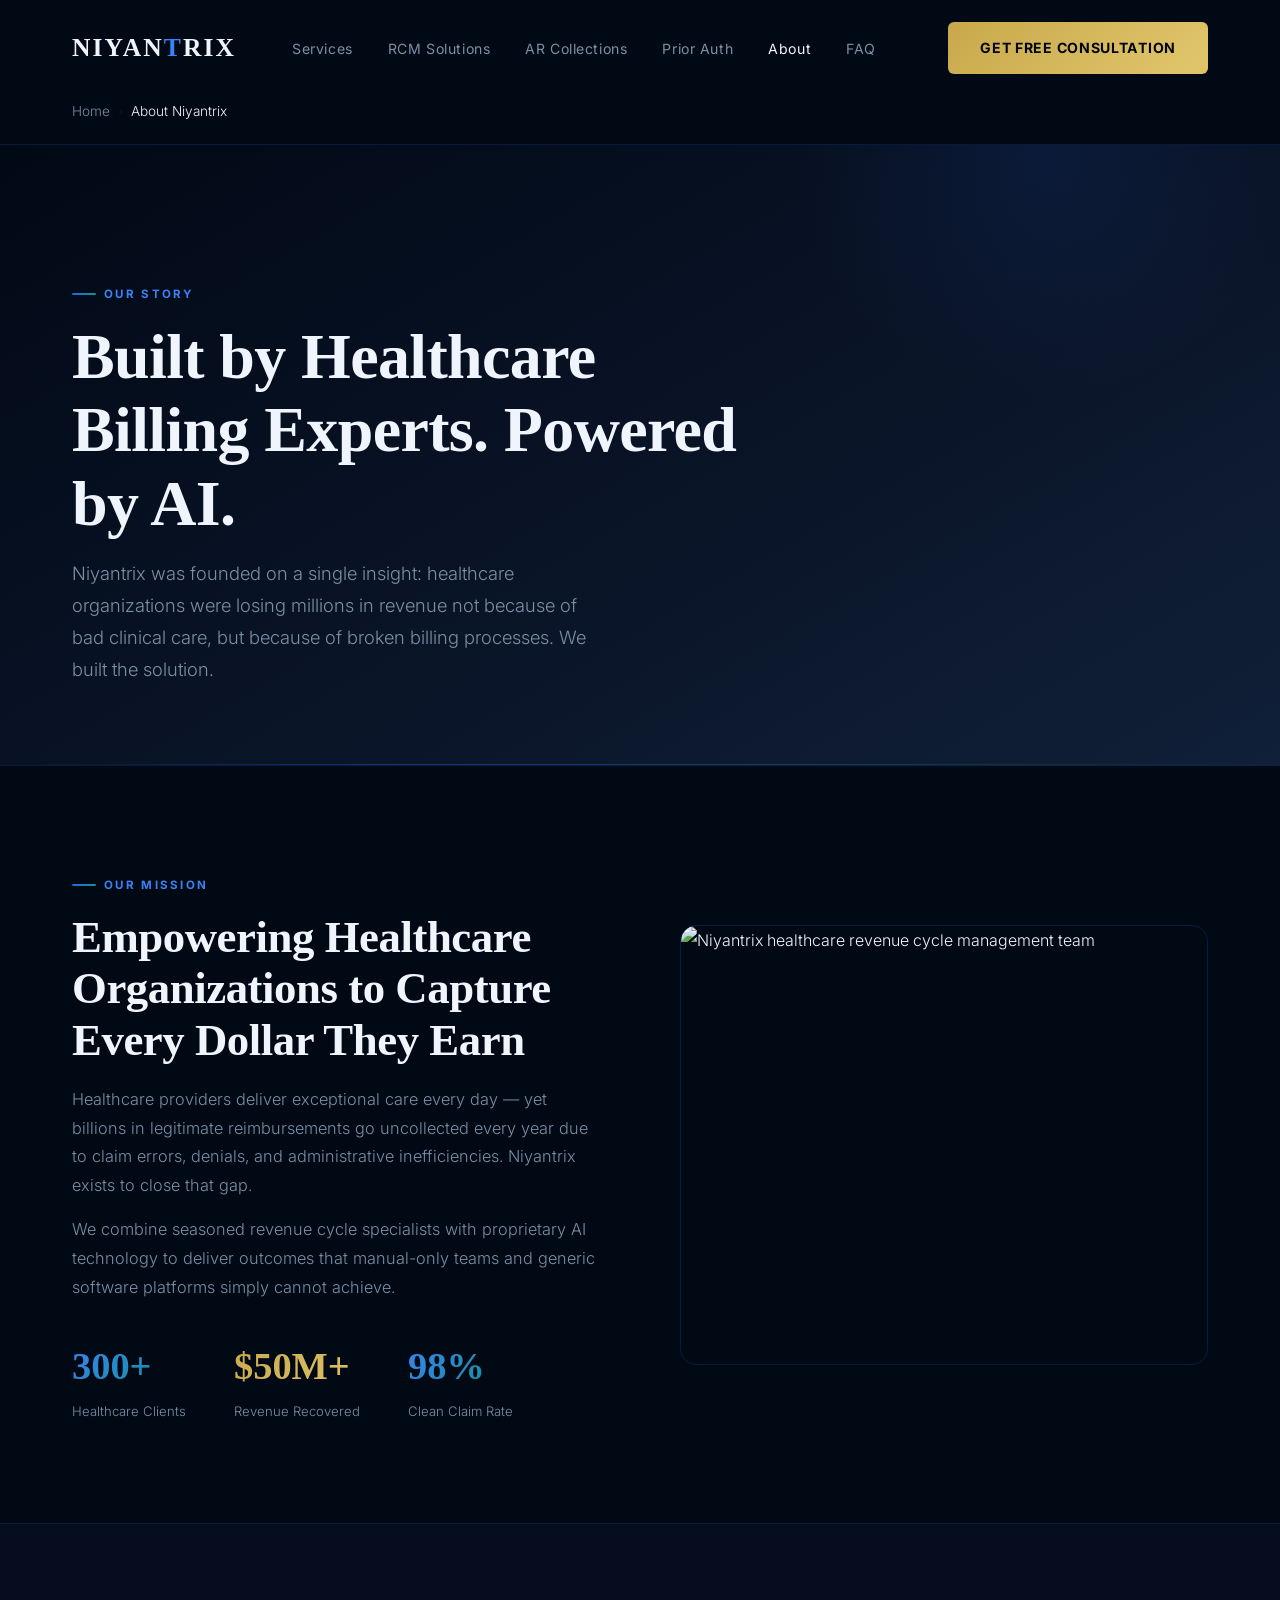
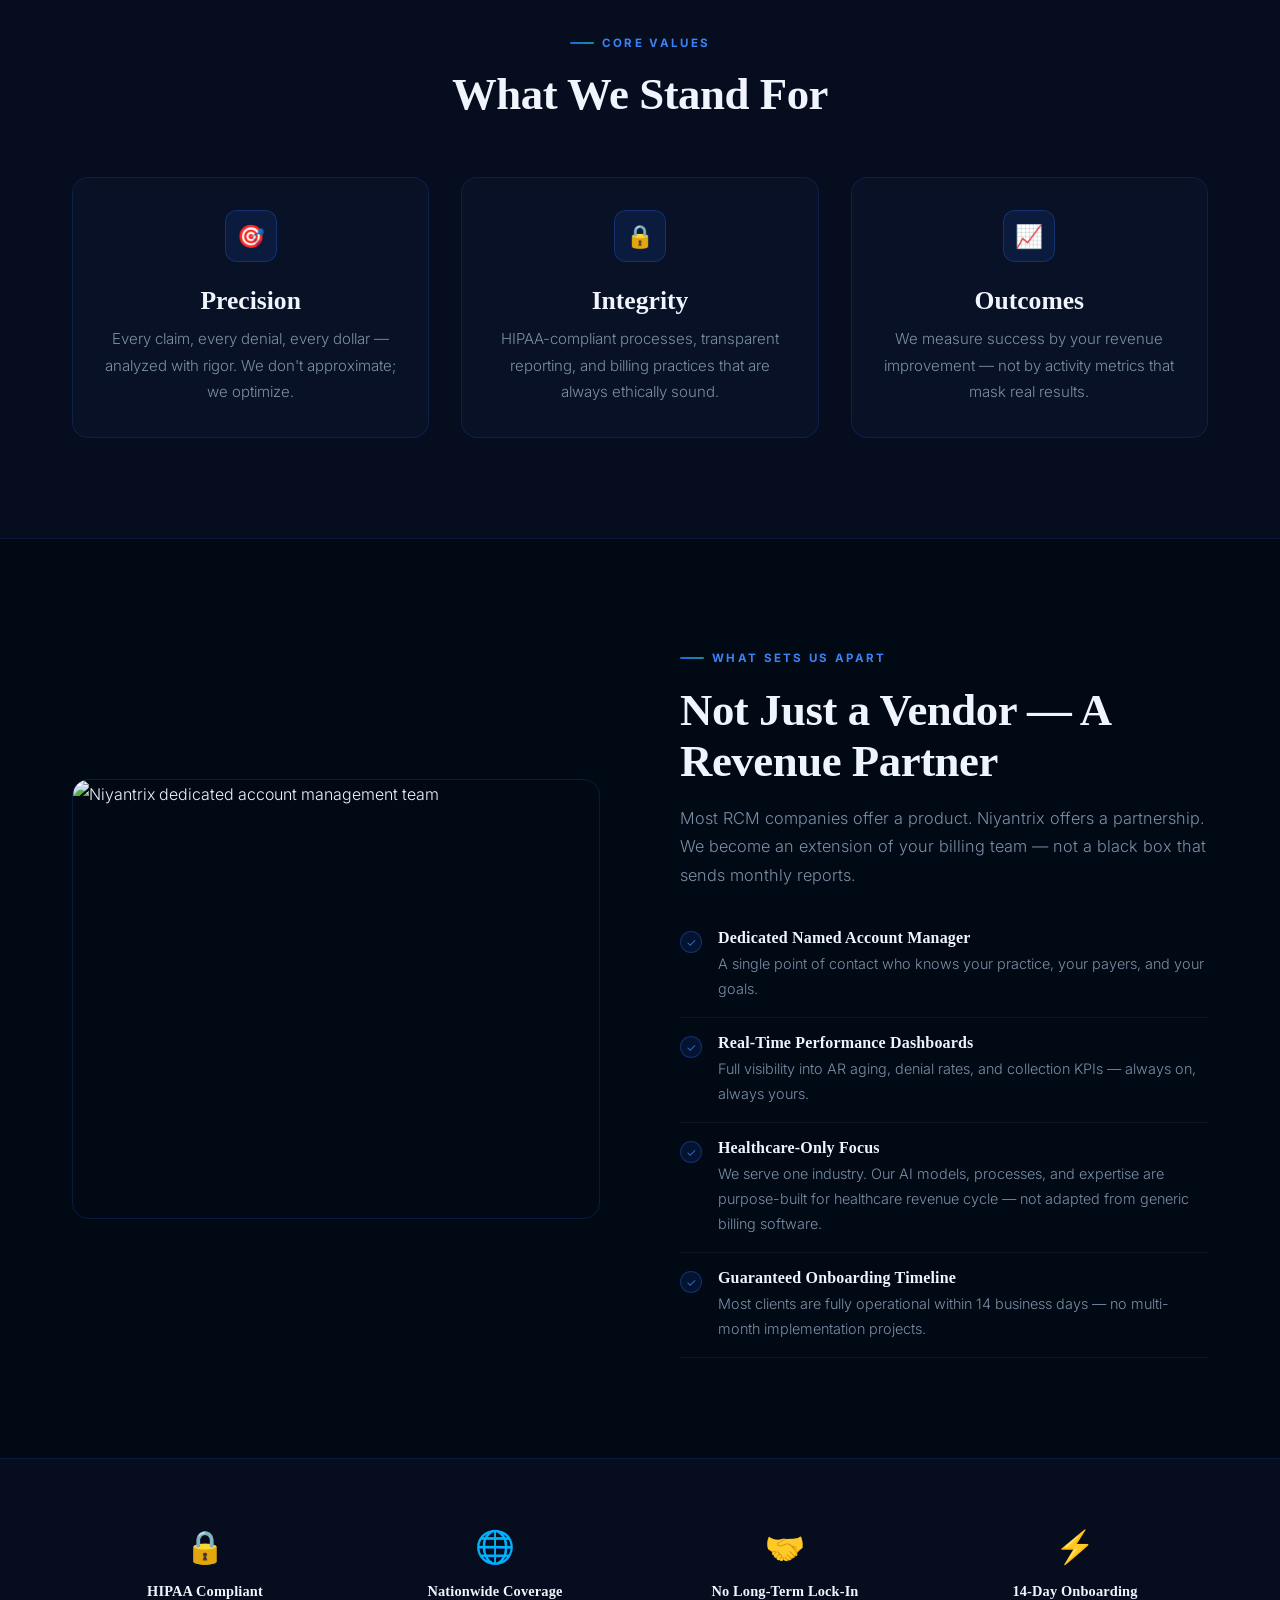
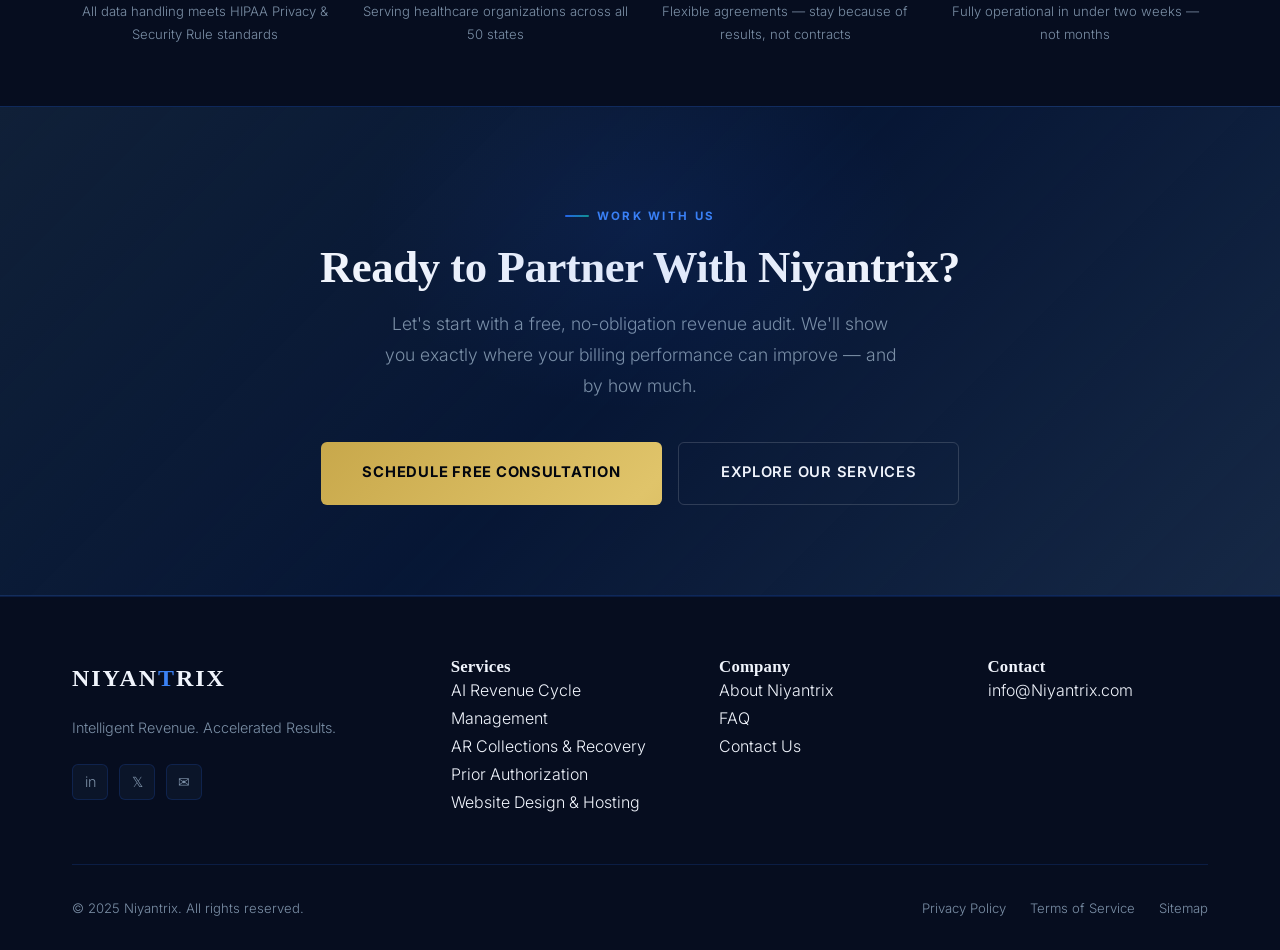
==== about.html @ 7cbd4aaa "Enterprise redesign: new color system, fix 404s, add missing pages - Overhaul color scheme to enterp" ====
<!DOCTYPE html>
<html lang="en">
<head>
  <meta charset="UTF-8" />
  <meta name="viewport" content="width=device-width, initial-scale=1.0" />
  <title>About Niyantrix | AI-Powered Healthcare Revenue Cycle Management</title>
  <meta name="description" content="Learn about Niyantrix — the AI-powered healthcare revenue cycle management company trusted by 300+ healthcare organizations to maximize revenue and reduce claim denials." />
  <meta name="robots" content="index, follow" />
  <link rel="canonical" href="https://www.niyantrix.com/about.html" />
  <meta property="og:type" content="website" />
  <meta property="og:url" content="https://www.niyantrix.com/about.html" />
  <meta property="og:title" content="About Niyantrix | AI-Powered Healthcare RCM" />
  <meta property="og:description" content="Niyantrix combines AI and deep healthcare billing expertise to deliver measurable revenue outcomes for healthcare organizations across the United States." />
  <meta property="og:image" content="https://www.niyantrix.com/og-image.jpg" />
  <link rel="stylesheet" href="styles.css" />
  <script type="application/ld+json">
  {
    "@context": "https://schema.org",
    "@type": "BreadcrumbList",
    "itemListElement": [
      { "@type": "ListItem", "position": 1, "name": "Home", "item": "https://www.niyantrix.com/" },
      { "@type": "ListItem", "position": 2, "name": "About", "item": "https://www.niyantrix.com/about.html" }
    ]
  }
  </script>
</head>
<body>

<nav class="nav" aria-label="Main navigation">
  <div class="container">
    <div class="nav-inner">
      <a href="index.html" class="nav-logo" aria-label="Niyantrix Home">NIYAN<span>T</span>RIX</a>
      <ul class="nav-links" role="list">
        <li><a href="services.html">Services</a></li>
        <li><a href="rcm-solutions.html">RCM Solutions</a></li>
        <li><a href="ar-collections.html">AR Collections</a></li>
        <li><a href="prior-authorization.html">Prior Auth</a></li>
        <li><a href="about.html" style="color:var(--white)">About</a></li>
        <li><a href="faq.html">FAQ</a></li>
      </ul>
      <a href="contact.html" class="btn btn-gold nav-cta" aria-label="Get a free RCM consultation">Get Free Consultation</a>
      <button class="nav-hamburger" aria-label="Open mobile menu"><span></span><span></span><span></span></button>
    </div>
  </div>
</nav>
<div class="mobile-menu" role="dialog" aria-modal="true">
  <button class="mobile-close" aria-label="Close menu">✕</button>
  <a href="services.html">Services</a><a href="rcm-solutions.html">RCM Solutions</a>
  <a href="ar-collections.html">AR Collections</a><a href="prior-authorization.html">Prior Authorization</a>
  <a href="about.html">About</a><a href="faq.html">FAQ</a>
  <a href="contact.html" class="btn btn-gold btn-lg">Get Free Consultation</a>
</div>

<div class="breadcrumb">
  <div class="container">
    <nav class="breadcrumb-list" aria-label="Breadcrumb">
      <a href="index.html">Home</a><span class="sep">›</span>
      <span class="current" aria-current="page">About Niyantrix</span>
    </nav>
  </div>
</div>

<section class="page-hero" aria-labelledby="about-h1">
  <div class="container">
    <div class="page-hero-content">
      <div class="section-label">Our Story</div>
      <h1 id="about-h1">Built by Healthcare Billing Experts. Powered by AI.</h1>
      <p>Niyantrix was founded on a single insight: healthcare organizations were losing millions in revenue not because of bad clinical care, but because of broken billing processes. We built the solution.</p>
    </div>
  </div>
</section>

<!-- Mission -->
<section class="section" aria-labelledby="mission-heading">
  <div class="container">
    <div class="grid-2" style="gap:5rem;">
      <div class="reveal">
        <div class="section-label">Our Mission</div>
        <h2 id="mission-heading">Empowering Healthcare Organizations to Capture Every Dollar They Earn</h2>
        <p style="margin-top:1.2rem;">Healthcare providers deliver exceptional care every day — yet billions in legitimate reimbursements go uncollected every year due to claim errors, denials, and administrative inefficiencies. Niyantrix exists to close that gap.</p>
        <p style="margin-top:1rem;">We combine seasoned revenue cycle specialists with proprietary AI technology to deliver outcomes that manual-only teams and generic software platforms simply cannot achieve.</p>
        <div style="margin-top:2rem; display:flex; gap:3rem; flex-wrap:wrap;">
          <div>
            <div style="font-family:var(--font-head); font-size:2.4rem; font-weight:700; background:linear-gradient(135deg,var(--blue-light),var(--teal)); -webkit-background-clip:text; -webkit-text-fill-color:transparent; background-clip:text;">300+</div>
            <div style="font-size:0.82rem; color:var(--muted);">Healthcare Clients</div>
          </div>
          <div>
            <div style="font-family:var(--font-head); font-size:2.4rem; font-weight:700; background:linear-gradient(135deg,var(--gold),var(--gold-light)); -webkit-background-clip:text; -webkit-text-fill-color:transparent; background-clip:text;">$50M+</div>
            <div style="font-size:0.82rem; color:var(--muted);">Revenue Recovered</div>
          </div>
          <div>
            <div style="font-family:var(--font-head); font-size:2.4rem; font-weight:700; background:linear-gradient(135deg,var(--blue-light),var(--teal)); -webkit-background-clip:text; -webkit-text-fill-color:transparent; background-clip:text;">98%</div>
            <div style="font-size:0.82rem; color:var(--muted);">Clean Claim Rate</div>
          </div>
        </div>
      </div>
      <div class="reveal reveal-delay-2">
        <img src="https://images.unsplash.com/photo-1576091160550-2173dba999ef?w=700&q=80" alt="Niyantrix healthcare revenue cycle management team" style="border-radius:var(--radius-lg); border:1px solid rgba(37,99,235,0.2); width:100%; height:440px; object-fit:cover;" loading="lazy" />
      </div>
    </div>
  </div>
</section>

<!-- Values -->
<section class="section" style="background:var(--charcoal); border-top:1px solid rgba(37,99,235,0.15); border-bottom:1px solid rgba(37,99,235,0.15);" aria-labelledby="values-heading">
  <div class="container">
    <div class="section-intro text-center reveal" style="margin:0 auto 3.5rem;">
      <div class="section-label" style="justify-content:center;">Core Values</div>
      <h2 id="values-heading">What We Stand For</h2>
    </div>
    <div class="grid-3">
      <article class="card reveal reveal-delay-1" style="text-align:center;">
        <div class="card-icon" style="margin:0 auto 1.5rem;">🎯</div>
        <h3>Precision</h3>
        <p>Every claim, every denial, every dollar — analyzed with rigor. We don't approximate; we optimize.</p>
      </article>
      <article class="card reveal reveal-delay-2" style="text-align:center;">
        <div class="card-icon" style="margin:0 auto 1.5rem;">🔒</div>
        <h3>Integrity</h3>
        <p>HIPAA-compliant processes, transparent reporting, and billing practices that are always ethically sound.</p>
      </article>
      <article class="card reveal reveal-delay-3" style="text-align:center;">
        <div class="card-icon" style="margin:0 auto 1.5rem;">📈</div>
        <h3>Outcomes</h3>
        <p>We measure success by your revenue improvement — not by activity metrics that mask real results.</p>
      </article>
    </div>
  </div>
</section>

<!-- Why Different -->
<section class="section" aria-labelledby="different-heading">
  <div class="container">
    <div class="grid-2" style="gap:5rem;">
      <div class="reveal">
        <img src="https://images.unsplash.com/photo-1507003211169-0a1dd7228f2d?w=700&q=80" alt="Niyantrix dedicated account management team" style="border-radius:var(--radius-lg); border:1px solid rgba(37,99,235,0.2); width:100%; height:440px; object-fit:cover;" loading="lazy" />
      </div>
      <div class="reveal reveal-delay-2">
        <div class="section-label">What Sets Us Apart</div>
        <h2 id="different-heading">Not Just a Vendor — A Revenue Partner</h2>
        <p style="margin-top:1rem;">Most RCM companies offer a product. Niyantrix offers a partnership. We become an extension of your billing team — not a black box that sends monthly reports.</p>
        <div class="benefits-list" style="margin-top:1.5rem;">
          <div class="benefit-item"><div class="benefit-check">✓</div><div><h4>Dedicated Named Account Manager</h4><p>A single point of contact who knows your practice, your payers, and your goals.</p></div></div>
          <div class="benefit-item"><div class="benefit-check">✓</div><div><h4>Real-Time Performance Dashboards</h4><p>Full visibility into AR aging, denial rates, and collection KPIs — always on, always yours.</p></div></div>
          <div class="benefit-item"><div class="benefit-check">✓</div><div><h4>Healthcare-Only Focus</h4><p>We serve one industry. Our AI models, processes, and expertise are purpose-built for healthcare revenue cycle — not adapted from generic billing software.</p></div></div>
          <div class="benefit-item"><div class="benefit-check">✓</div><div><h4>Guaranteed Onboarding Timeline</h4><p>Most clients are fully operational within 14 business days — no multi-month implementation projects.</p></div></div>
        </div>
      </div>
    </div>
  </div>
</section>

<!-- HIPAA Trust -->
<section class="section-sm" style="background:var(--charcoal); border-top:1px solid rgba(37,99,235,0.15);" aria-label="Trust and compliance">
  <div class="container">
    <div class="grid-4" style="text-align:center;">
      <div class="reveal">
        <div style="font-size:2rem; margin-bottom:0.5rem;">🔒</div>
        <h4 style="font-size:0.9rem;">HIPAA Compliant</h4>
        <p style="font-size:0.82rem;">All data handling meets HIPAA Privacy & Security Rule standards</p>
      </div>
      <div class="reveal reveal-delay-1">
        <div style="font-size:2rem; margin-bottom:0.5rem;">🌐</div>
        <h4 style="font-size:0.9rem;">Nationwide Coverage</h4>
        <p style="font-size:0.82rem;">Serving healthcare organizations across all 50 states</p>
      </div>
      <div class="reveal reveal-delay-2">
        <div style="font-size:2rem; margin-bottom:0.5rem;">🤝</div>
        <h4 style="font-size:0.9rem;">No Long-Term Lock-In</h4>
        <p style="font-size:0.82rem;">Flexible agreements — stay because of results, not contracts</p>
      </div>
      <div class="reveal reveal-delay-3">
        <div style="font-size:2rem; margin-bottom:0.5rem;">⚡</div>
        <h4 style="font-size:0.9rem;">14-Day Onboarding</h4>
        <p style="font-size:0.82rem;">Fully operational in under two weeks — not months</p>
      </div>
    </div>
  </div>
</section>

<section class="cta-banner" aria-labelledby="about-cta">
  <div class="container">
    <div class="section-label" style="justify-content:center;">Work With Us</div>
    <h2 id="about-cta">Ready to Partner With Niyantrix?</h2>
    <p>Let's start with a free, no-obligation revenue audit. We'll show you exactly where your billing performance can improve — and by how much.</p>
    <div class="cta-actions">
      <a href="contact.html" class="btn btn-gold btn-lg">Schedule Free Consultation</a>
      <a href="services.html" class="btn btn-outline btn-lg">Explore Our Services</a>
    </div>
  </div>
</section>

<footer class="footer" role="contentinfo">
  <div class="container">
    <div class="footer-grid">
      <div class="footer-brand">
        <div class="footer-logo">NIYAN<span>T</span>RIX</div>
        <p class="footer-tagline">Intelligent Revenue. Accelerated Results.</p>
        <div class="footer-social">
          <a href="https://www.linkedin.com/company/niyantrix" class="social-btn" target="_blank" rel="noopener noreferrer" aria-label="LinkedIn">in</a>
          <a href="https://twitter.com/niyantrix" class="social-btn" target="_blank" rel="noopener noreferrer" aria-label="Twitter">𝕏</a>
          <a href="mailto:info@Niyantrix.com" class="social-btn" aria-label="Email">✉</a>
        </div>
      </div>
      <nav aria-label="Services footer navigation">
        <h4>Services</h4>
        <ul>
          <li><a href="rcm-solutions.html">AI Revenue Cycle Management</a></li>
          <li><a href="ar-collections.html">AR Collections & Recovery</a></li>
          <li><a href="prior-authorization.html">Prior Authorization</a></li>
          <li><a href="web-design.html">Website Design & Hosting</a></li>
        </ul>
      </nav>
      <nav aria-label="Company footer navigation">
        <h4>Company</h4>
        <ul>
          <li><a href="about.html">About Niyantrix</a></li>
          <li><a href="faq.html">FAQ</a></li>
          <li><a href="contact.html">Contact Us</a></li>
        </ul>
      </nav>
      <div>
        <h4>Contact</h4>
        <ul><li><a href="mailto:info@Niyantrix.com">info@Niyantrix.com</a></li></ul>
      </div>
    </div>
    <div class="footer-bottom">
      <p class="footer-copy">© 2025 Niyantrix. All rights reserved.</p>
      <div class="footer-legal">
        <a href="privacy.html">Privacy Policy</a><a href="terms.html">Terms of Service</a><a href="sitemap.xml">Sitemap</a>
      </div>
    </div>
  </div>
</footer>
<script src="main.js" defer></script>
</body>
</html>
---- styles.css ----
/* ============================================
   NIYANTRIX — Shared Stylesheet
   Enterprise Dark | Precision Crafted
   ============================================ */

@import url('https://fonts.googleapis.com/css2?family=Cormorant+Garant:ital,wght@0,300;0,400;0,600;0,700;1,300;1,400&family=Inter:wght@300;400;500;600;700&display=swap');

/* ── Variables ── */
:root {
  --navy:       #010915;
  --charcoal:   #060D1F;
  --surface:    #0B1529;
  --surface2:   #102038;
  --surface3:   #162845;
  --blue:       #2563EB;
  --blue-light: #3B82F6;
  --blue-dim:   rgba(37,99,235,0.12);
  --teal:       #0D9488;
  --teal-dim:   rgba(13,148,136,0.12);
  --gold:       #C8A84B;
  --gold-light: #E0C46A;
  --gold-dim:   rgba(200,168,75,0.1);
  --white:      #F0F4FC;
  --muted:      #7B8FA6;
  --border:     rgba(37,99,235,0.18);
  --border-gold:rgba(200,168,75,0.2);
  --glow-blue:  0 0 40px rgba(37,99,235,0.2);
  --glow-gold:  0 0 40px rgba(200,168,75,0.15);
  --font-head:  'Cormorant Garant', Georgia, serif;
  --font-body:  'Inter', sans-serif;
  --radius:     10px;
  --radius-lg:  16px;
  --transition: 0.3s cubic-bezier(0.4,0,0.2,1);
}

/* ── Reset ── */
*, *::before, *::after { box-sizing: border-box; margin: 0; padding: 0; }
html { scroll-behavior: smooth; font-size: 16px; }
body {
  background: var(--navy);
  color: var(--white);
  font-family: var(--font-body);
  font-weight: 300;
  line-height: 1.75;
  overflow-x: hidden;
}
img { display: block; max-width: 100%; height: auto; }
a { color: inherit; text-decoration: none; }
ul { list-style: none; }
button { cursor: pointer; font-family: var(--font-body); }

/* ── Typography ── */
h1, h2, h3, h4 {
  font-family: var(--font-head);
  font-weight: 600;
  line-height: 1.15;
  color: var(--white);
}
h1 { font-size: clamp(2.4rem, 5vw, 4.4rem); letter-spacing: -0.01em; }
h2 { font-size: clamp(1.9rem, 3.5vw, 3.2rem); letter-spacing: -0.01em; }
h3 { font-size: clamp(1.2rem, 2vw, 1.6rem); }
h4 { font-size: 1.05rem; font-weight: 600; letter-spacing: 0.01em; }
p  { color: var(--muted); font-size: 1.02rem; line-height: 1.75; }

/* ── Layout Helpers ── */
.container { max-width: 1200px; margin: 0 auto; padding: 0 2rem; }
.section    { padding: 100px 0; }
.section-sm { padding: 60px 0; }
.text-gold  { color: var(--gold); }
.text-center{ text-align: center; }
.flex       { display: flex; }
.grid-2     { display: grid; grid-template-columns: 1fr 1fr; gap: 3rem; align-items: center; }
.grid-3     { display: grid; grid-template-columns: repeat(3,1fr); gap: 2rem; }
.grid-4     { display: grid; grid-template-columns: repeat(4,1fr); gap: 1.5rem; }

/* ── Section Label ── */
.section-label {
  display: inline-flex;
  align-items: center;
  gap: 0.5rem;
  font-size: 0.72rem;
  font-weight: 700;
  letter-spacing: 0.2em;
  text-transform: uppercase;
  color: var(--blue-light);
  margin-bottom: 1rem;
}
.section-label::before {
  content: '';
  display: block;
  width: 24px; height: 2px;
  background: linear-gradient(90deg, var(--blue), var(--teal));
  border-radius: 2px;
}
.section-intro { max-width: 620px; }
.section-intro p { margin-top: 1rem; font-size: 1.1rem; }

/* ── Buttons ── */
.btn {
  display: inline-flex;
  align-items: center;
  gap: 0.5rem;
  padding: 0.85rem 2rem;
  border-radius: 6px;
  font-size: 0.88rem;
  font-weight: 600;
  letter-spacing: 0.05em;
  text-transform: uppercase;
  transition: var(--transition);
  border: none;
  position: relative;
  overflow: hidden;
}
.btn-gold {
  background: linear-gradient(135deg, var(--gold) 0%, var(--gold-light) 50%, var(--gold) 100%);
  background-size: 200% auto;
  color: #02060F;
  font-weight: 700;
}
.btn-gold:hover {
  background-position: right center;
  transform: translateY(-2px);
  box-shadow: 0 8px 32px rgba(200,168,75,0.45), 0 0 0 1px rgba(200,168,75,0.3);
}
.btn-blue {
  background: linear-gradient(135deg, var(--blue), var(--blue-light));
  color: #fff;
  font-weight: 600;
}
.btn-blue:hover {
  transform: translateY(-2px);
  box-shadow: 0 8px 32px rgba(37,99,235,0.5);
}
.btn-outline {
  background: transparent;
  color: var(--white);
  border: 1px solid rgba(255,255,255,0.15);
}
.btn-outline:hover {
  border-color: var(--blue-light);
  color: var(--blue-light);
  background: var(--blue-dim);
  transform: translateY(-2px);
}
.btn-lg { padding: 1.1rem 2.6rem; font-size: 0.92rem; }

/* ── Navigation ── */
.nav {
  position: fixed;
  top: 0; left: 0; right: 0;
  z-index: 1000;
  padding: 1.4rem 0;
  transition: var(--transition);
}
.nav.scrolled {
  background: rgba(1,9,21,0.88);
  backdrop-filter: blur(24px) saturate(180%);
  -webkit-backdrop-filter: blur(24px) saturate(180%);
  border-bottom: 1px solid rgba(37,99,235,0.15);
  padding: 0.9rem 0;
  box-shadow: 0 4px 32px rgba(0,0,0,0.4);
}
.nav-inner {
  display: flex;
  align-items: center;
  justify-content: space-between;
}
.nav-logo {
  font-family: var(--font-head);
  font-size: 1.6rem;
  font-weight: 700;
  letter-spacing: 0.08em;
  color: var(--white);
}
.nav-logo span { color: var(--blue-light); }
.nav-links {
  display: flex;
  align-items: center;
  gap: 2.2rem;
}
.nav-links a {
  font-size: 0.88rem;
  font-weight: 400;
  letter-spacing: 0.04em;
  color: var(--muted);
  transition: color var(--transition);
  position: relative;
}
.nav-links a::after {
  content: '';
  position: absolute;
  bottom: -3px; left: 0;
  width: 0; height: 1px;
  background: linear-gradient(90deg, var(--blue-light), var(--teal));
  transition: width var(--transition);
}
.nav-links a:hover { color: var(--white); }
.nav-links a:hover::after { width: 100%; }
.nav-cta { margin-left: 1rem; }
.nav-hamburger {
  display: none;
  flex-direction: column;
  gap: 5px;
  background: none;
  border: none;
  padding: 4px;
}
.nav-hamburger span {
  display: block;
  width: 24px; height: 2px;
  background: var(--white);
  transition: var(--transition);
}
.mobile-menu {
  display: none;
  position: fixed;
  inset: 0;
  background: var(--navy);
  z-index: 999;
  flex-direction: column;
  align-items: center;
  justify-content: center;
  gap: 2rem;
}
.mobile-menu.open { display: flex; }
.mobile-menu a {
  font-family: var(--font-head);
  font-size: 2rem;
  color: var(--muted);
  transition: color var(--transition);
}
.mobile-menu a:hover { color: var(--gold); }
.mobile-close {
  position: absolute;
  top: 1.5rem; right: 2rem;
  background: none;
  border: none;
  color: var(--white);
  font-size: 2rem;
  cursor: pointer;
}

/* ── Hero ── */
.hero {
  position: relative;
  min-height: 100vh;
  display: flex;
  align-items: center;
  overflow: hidden;
  padding-top: 120px;
}
#hero-canvas {
  position: absolute;
  inset: 0;
  z-index: 0;
}
.hero-gradient {
  position: absolute;
  inset: 0;
  background:
    radial-gradient(ellipse 70% 50% at 65% 35%, rgba(37,99,235,0.12) 0%, transparent 65%),
    radial-gradient(ellipse 50% 60% at 15% 70%, rgba(13,148,136,0.07) 0%, transparent 60%),
    radial-gradient(ellipse 80% 40% at 50% 100%, rgba(1,9,21,0.9) 0%, transparent 70%);
  z-index: 1;
}
.hero-content {
  position: relative;
  z-index: 2;
  max-width: 750px;
}
.hero-badge {
  display: inline-flex;
  align-items: center;
  gap: 0.5rem;
  background: rgba(37,99,235,0.12);
  border: 1px solid rgba(37,99,235,0.3);
  border-radius: 50px;
  padding: 0.4rem 1.1rem;
  font-size: 0.75rem;
  font-weight: 600;
  letter-spacing: 0.12em;
  text-transform: uppercase;
  color: var(--blue-light);
  margin-bottom: 1.5rem;
  opacity: 0;
  animation: fadeUp 0.8s 0.2s forwards;
}
.hero-badge::before {
  content: '';
  width: 6px; height: 6px;
  border-radius: 50%;
  background: var(--blue-light);
  animation: pulse 2s infinite;
}
@keyframes pulse {
  0%,100% { opacity: 1; transform: scale(1); }
  50% { opacity: 0.5; transform: scale(1.4); }
}
.hero h1 {
  opacity: 0;
  animation: fadeUp 0.9s 0.4s forwards;
}
.hero h1 em {
  font-style: italic;
  color: var(--gold);
}
.hero-sub {
  margin-top: 1.5rem;
  font-size: 1.15rem;
  max-width: 560px;
  opacity: 0;
  animation: fadeUp 0.9s 0.6s forwards;
}
.hero-actions {
  display: flex;
  gap: 1rem;
  margin-top: 2.5rem;
  flex-wrap: wrap;
  opacity: 0;
  animation: fadeUp 0.9s 0.8s forwards;
}
.hero-stats {
  display: flex;
  gap: 3rem;
  margin-top: 4rem;
  padding-top: 3rem;
  border-top: 1px solid var(--border);
  opacity: 0;
  animation: fadeUp 0.9s 1s forwards;
  flex-wrap: wrap;
}
.stat-item {}
.stat-number {
  font-family: var(--font-head);
  font-size: 2.4rem;
  font-weight: 700;
  background: linear-gradient(135deg, var(--gold), var(--gold-light));
  -webkit-background-clip: text;
  -webkit-text-fill-color: transparent;
  background-clip: text;
  line-height: 1;
}
.stat-label { font-size: 0.82rem; color: var(--muted); margin-top: 0.3rem; letter-spacing: 0.04em; }

/* ── Cards ── */
.card {
  background: rgba(11,21,41,0.7);
  backdrop-filter: blur(12px);
  -webkit-backdrop-filter: blur(12px);
  border: 1px solid rgba(37,99,235,0.18);
  border-radius: var(--radius-lg);
  padding: 2rem;
  transition: var(--transition);
  position: relative;
  overflow: hidden;
}
.card::before {
  content: '';
  position: absolute;
  inset: 0;
  background: linear-gradient(135deg, rgba(37,99,235,0.08) 0%, transparent 60%);
  opacity: 0;
  transition: opacity var(--transition);
}
.card::after {
  content: '';
  position: absolute;
  top: 0; left: 0; right: 0;
  height: 1px;
  background: linear-gradient(90deg, transparent, rgba(37,99,235,0.5), transparent);
  opacity: 0;
  transition: opacity var(--transition);
}
.card:hover {
  border-color: rgba(37,99,235,0.45);
  transform: translateY(-6px);
  box-shadow: 0 24px 64px rgba(0,0,0,0.4), 0 0 0 1px rgba(37,99,235,0.2), var(--glow-blue);
}
.card:hover::before { opacity: 1; }
.card:hover::after { opacity: 1; }
.card-icon {
  width: 52px; height: 52px;
  background: var(--blue-dim);
  border: 1px solid rgba(37,99,235,0.3);
  border-radius: 12px;
  display: flex;
  align-items: center;
  justify-content: center;
  font-size: 1.4rem;
  margin-bottom: 1.5rem;
  position: relative;
  z-index: 1;
}
.card h3 { position: relative; z-index: 1; margin-bottom: 0.7rem; }
.card p  { position: relative; z-index: 1; font-size: 0.94rem; }
.card-link {
  display: inline-flex;
  align-items: center;
  gap: 0.4rem;
  color: var(--blue-light);
  font-size: 0.86rem;
  font-weight: 600;
  letter-spacing: 0.04em;
  text-transform: uppercase;
  margin-top: 1.2rem;
  position: relative;
  z-index: 1;
  transition: gap var(--transition);
}
.card:hover .card-link { gap: 0.8rem; }

/* ── Process Steps ── */
.process-grid {
  display: grid;
  grid-template-columns: repeat(3,1fr);
  gap: 2rem;
  position: relative;
}
.process-grid::before {
  content: '';
  position: absolute;
  top: 28px;
  left: calc(16.66% + 1rem);
  right: calc(16.66% + 1rem);
  height: 1px;
  background: linear-gradient(90deg, transparent, var(--gold), transparent);
}
.process-step { text-align: center; padding: 2rem 1.5rem; }
.step-num {
  width: 56px; height: 56px;
  border-radius: 50%;
  background: linear-gradient(135deg, var(--blue), var(--blue-light));
  color: #fff;
  font-family: var(--font-head);
  font-size: 1.4rem;
  font-weight: 700;
  display: flex;
  align-items: center;
  justify-content: center;
  margin: 0 auto 1.5rem;
  box-shadow: 0 0 0 6px rgba(37,99,235,0.12), 0 8px 24px rgba(37,99,235,0.3);
}
.process-step h3 { margin-bottom: 0.7rem; }

/* ── Results Banner ── */
.results-banner {
  background: linear-gradient(135deg, var(--surface) 0%, var(--surface2) 50%, var(--surface3) 100%);
  border-top: 1px solid rgba(37,99,235,0.2);
  border-bottom: 1px solid rgba(37,99,235,0.2);
  position: relative;
  overflow: hidden;
}
.results-banner::before {
  content: '';
  position: absolute;
  top: -50%; left: -20%;
  width: 600px; height: 400px;
  background: radial-gradient(circle, rgba(37,99,235,0.08) 0%, transparent 60%);
  pointer-events: none;
}
.results-grid {
  display: grid;
  grid-template-columns: repeat(4,1fr);
  gap: 0;
}
.result-item {
  padding: 3rem 2rem;
  text-align: center;
  border-right: 1px solid var(--border);
}
.result-item:last-child { border-right: none; }
.result-number {
  font-family: var(--font-head);
  font-size: 3.2rem;
  font-weight: 700;
  background: linear-gradient(135deg, var(--blue-light), var(--teal));
  -webkit-background-clip: text;
  -webkit-text-fill-color: transparent;
  background-clip: text;
  line-height: 1;
}
.result-label { font-size: 0.86rem; color: var(--muted); margin-top: 0.6rem; letter-spacing: 0.02em; }

/* ── Testimonials ── */
.testimonials-track {
  overflow: hidden;
}
.testimonials-slider {
  display: flex;
  gap: 2rem;
  transition: transform 0.5s cubic-bezier(0.4,0,0.2,1);
}
.testimonial-card {
  min-width: calc(50% - 1rem);
  background: var(--surface);
  border: 1px solid var(--border);
  border-radius: var(--radius);
  padding: 2.5rem;
  flex-shrink: 0;
}
.testimonial-stars { color: var(--gold); font-size: 1.1rem; margin-bottom: 1.2rem; }
.testimonial-text {
  font-family: var(--font-head);
  font-size: 1.2rem;
  font-style: italic;
  color: var(--white);
  line-height: 1.6;
  margin-bottom: 1.5rem;
}
.testimonial-author { display: flex; align-items: center; gap: 1rem; }
.author-avatar {
  width: 46px; height: 46px;
  border-radius: 50%;
  background: linear-gradient(135deg, var(--gold), var(--gold-light));
  display: flex;
  align-items: center;
  justify-content: center;
  font-family: var(--font-head);
  font-size: 1.1rem;
  font-weight: 700;
  color: var(--navy);
}
.author-name { font-weight: 500; font-size: 0.95rem; }
.author-title { font-size: 0.82rem; color: var(--muted); }
.slider-controls { display: flex; gap: 1rem; margin-top: 2rem; }
.slider-btn {
  width: 44px; height: 44px;
  border-radius: 50%;
  background: var(--surface);
  border: 1px solid var(--border);
  color: var(--white);
  font-size: 1.1rem;
  display: flex;
  align-items: center;
  justify-content: center;
  transition: var(--transition);
}
.slider-btn:hover {
  border-color: var(--gold);
  color: var(--gold);
}

/* ── CTA Banner ── */
.cta-banner {
  background: linear-gradient(135deg, var(--surface2) 0%, rgba(37,99,235,0.15) 50%, var(--surface3) 100%);
  border-top: 1px solid rgba(37,99,235,0.2);
  border-bottom: 1px solid rgba(37,99,235,0.2);
  text-align: center;
  padding: 90px 0;
  position: relative;
  overflow: hidden;
}
.cta-banner::before {
  content: '';
  position: absolute;
  top: -80px; left: 50%;
  transform: translateX(-50%);
  width: 600px; height: 400px;
  background: radial-gradient(ellipse, rgba(37,99,235,0.1) 0%, transparent 65%);
  pointer-events: none;
}
.cta-banner h2 { margin-bottom: 1rem; }
.cta-banner p { max-width: 520px; margin: 0 auto 2.5rem; font-size: 1.1rem; }
.cta-actions { display: flex; gap: 1rem; justify-content: center; flex-wrap: wrap; }

/* ── Contact Form ── */
.contact-grid { display: grid; grid-template-columns: 1fr 1.2fr; gap: 4rem; align-items: start; }
.contact-info-card {
  background: var(--surface);
  border: 1px solid var(--border);
  border-radius: var(--radius);
  padding: 2.5rem;
}
.contact-info-item {
  display: flex;
  gap: 1rem;
  align-items: flex-start;
  margin-bottom: 2rem;
}
.contact-info-item:last-child { margin-bottom: 0; }
.contact-icon {
  width: 42px; height: 42px;
  border-radius: 8px;
  background: var(--gold-dim);
  border: 1px solid var(--border);
  display: flex;
  align-items: center;
  justify-content: center;
  font-size: 1.1rem;
  flex-shrink: 0;
}
.contact-icon-label { font-size: 0.78rem; color: var(--muted); margin-bottom: 0.2rem; text-transform: uppercase; letter-spacing: 0.06em; }
.contact-icon-value { font-size: 0.95rem; color: var(--white); }
.form-group { margin-bottom: 1.5rem; }
.form-group label {
  display: block;
  font-size: 0.82rem;
  font-weight: 500;
  color: var(--muted);
  letter-spacing: 0.06em;
  text-transform: uppercase;
  margin-bottom: 0.5rem;
}
.form-group input,
.form-group select,
.form-group textarea {
  width: 100%;
  background: var(--surface);
  border: 1px solid var(--border);
  border-radius: 6px;
  padding: 0.85rem 1rem;
  color: var(--white);
  font-family: var(--font-body);
  font-size: 0.95rem;
  transition: border-color var(--transition), box-shadow var(--transition);
  outline: none;
  appearance: none;
}
.form-group select { background-image: url("data:image/svg+xml,%3Csvg xmlns='http://www.w3.org/2000/svg' width='12' height='8' viewBox='0 0 12 8'%3E%3Cpath d='M1 1l5 5 5-5' stroke='%23C9A84C' stroke-width='1.5' fill='none'/%3E%3C/svg%3E"); background-repeat: no-repeat; background-position: right 1rem center; padding-right: 2.5rem; }
.form-group select option { background: var(--surface); }
.form-group input:focus,
.form-group select:focus,
.form-group textarea:focus {
  border-color: var(--gold);
  box-shadow: 0 0 0 3px rgba(201,168,76,0.1);
}
.form-group textarea { resize: vertical; min-height: 130px; }
.form-row { display: grid; grid-template-columns: 1fr 1fr; gap: 1rem; }

/* ── Footer ── */
.footer {
  background: var(--charcoal);
  border-top: 1px solid var(--border);
  padding: 60px 0 30px;
}
.footer-grid {
  display: grid;
  grid-template-columns: 1.5fr 1fr 1fr 1fr;
  gap: 3rem;
  padding-bottom: 3rem;
  border-bottom: 1px solid var(--border);
  margin-bottom: 2rem;
}
.footer-brand {}
.footer-logo {
  font-family: var(--font-head);
  font-size: 1.5rem;
  font-weight: 700;
  letter-spacing: 0.08em;
  color: var(--white);
  margin-bottom: 1rem;
}
.footer-logo span { color: var(--blue-light); }
.footer-tagline { font-size: 0.9rem; color: var(--muted); margin-bottom: 1.5rem; }
.footer-social { display: flex; gap: 0.7rem; }
.social-btn {
  width: 36px; height: 36px;
  border-radius: 6px;
  background: var(--surface);
  border: 1px solid var(--border);
  display: flex;
  align-items: center;
  justify-content: center;
  font-size: 0.9rem;
  color: var(--muted);
  transition: var(--transition);
}
.social-btn:hover { border-color: var(--blue-light); color: var(--blue-light); }
.footer-col h4 {
  font-size: 0.72rem;
  font-weight: 700;
  letter-spacing: 0.14em;
  text-transform: uppercase;
  color: var(--blue-light);
  margin-bottom: 1.2rem;
}
.footer-col ul li { margin-bottom: 0.6rem; }
.footer-col ul li a { font-size: 0.9rem; color: var(--muted); transition: color var(--transition); }
.footer-col ul li a:hover { color: var(--white); }
.footer-bottom {
  display: flex;
  align-items: center;
  justify-content: space-between;
  flex-wrap: wrap;
  gap: 1rem;
}
.footer-copy { font-size: 0.82rem; color: var(--muted); }
.footer-legal { display: flex; gap: 1.5rem; }
.footer-legal a { font-size: 0.82rem; color: var(--muted); transition: color var(--transition); }
.footer-legal a:hover { color: var(--blue-light); }

/* ── Breadcrumb ── */
.breadcrumb {
  padding: 100px 0 20px;
  border-bottom: 1px solid var(--border);
}
.breadcrumb-list {
  display: flex;
  align-items: center;
  gap: 0.5rem;
  font-size: 0.85rem;
  color: var(--muted);
}
.breadcrumb-list a { color: var(--muted); transition: color var(--transition); }
.breadcrumb-list a:hover { color: var(--gold); }
.breadcrumb-list .sep { color: var(--border); }
.breadcrumb-list .current { color: var(--white); }

/* ── Utility ── */
.sr-only { position:absolute; width:1px; height:1px; padding:0; margin:-1px; overflow:hidden; clip:rect(0,0,0,0); white-space:nowrap; border:0; }

/* ── Page Hero (inner pages) ── */
.page-hero {
  padding: 130px 0 80px;
  background: linear-gradient(150deg, var(--navy) 0%, var(--surface) 60%, var(--surface2) 100%);
  border-bottom: 1px solid rgba(37,99,235,0.18);
  position: relative;
  overflow: hidden;
}
.page-hero::before {
  content: '';
  position: absolute;
  top: -40%;
  right: -5%;
  width: 600px; height: 500px;
  border-radius: 50%;
  background: radial-gradient(circle, rgba(37,99,235,0.1) 0%, transparent 65%);
}
.page-hero::after {
  content: '';
  position: absolute;
  bottom: 0; left: 0; right: 0;
  height: 1px;
  background: linear-gradient(90deg, transparent, rgba(37,99,235,0.4), rgba(13,148,136,0.3), transparent);
}
.page-hero-content { max-width: 680px; position: relative; z-index: 1; }
.page-hero h1 { margin-bottom: 1rem; }
.page-hero p { font-size: 1.15rem; max-width: 540px; }

/* ── FAQ ── */
.faq-item {
  border-bottom: 1px solid var(--border);
  padding: 1.5rem 0;
}
.faq-question {
  display: flex;
  align-items: center;
  justify-content: space-between;
  cursor: pointer;
  gap: 1rem;
}
.faq-question h3 {
  font-size: 1.1rem;
  font-family: var(--font-body);
  font-weight: 500;
  color: var(--white);
}
.faq-toggle {
  width: 32px; height: 32px;
  border-radius: 50%;
  background: var(--blue-dim);
  border: 1px solid rgba(37,99,235,0.3);
  display: flex;
  align-items: center;
  justify-content: center;
  color: var(--blue-light);
  font-size: 1.2rem;
  flex-shrink: 0;
  transition: var(--transition);
}
.faq-item.open .faq-toggle { transform: rotate(45deg); }
.faq-answer {
  max-height: 0;
  overflow: hidden;
  transition: max-height 0.4s ease, padding 0.3s ease;
}
.faq-item.open .faq-answer { max-height: 400px; padding-top: 1rem; }
.faq-answer p { font-size: 0.97rem; }

/* ── Benefits List ── */
.benefits-list { margin-top: 1.5rem; }
.benefit-item {
  display: flex;
  align-items: flex-start;
  gap: 1rem;
  padding: 1rem 0;
  border-bottom: 1px solid rgba(201,168,76,0.08);
}
.benefit-check {
  width: 22px; height: 22px;
  border-radius: 50%;
  background: var(--blue-dim);
  border: 1px solid rgba(37,99,235,0.35);
  display: flex;
  align-items: center;
  justify-content: center;
  color: var(--blue-light);
  font-size: 0.75rem;
  flex-shrink: 0;
  margin-top: 2px;
}
.benefit-item h4 { margin-bottom: 0.2rem; font-size: 1rem; }
.benefit-item p { font-size: 0.9rem; }

/* ── Scroll Animations ── */
.reveal {
  opacity: 0;
  transform: translateY(30px);
  transition: opacity 0.7s ease, transform 0.7s ease;
}
.reveal.visible {
  opacity: 1;
  transform: none;
}
.reveal-delay-1 { transition-delay: 0.1s; }
.reveal-delay-2 { transition-delay: 0.2s; }
.reveal-delay-3 { transition-delay: 0.3s; }
.reveal-delay-4 { transition-delay: 0.4s; }

@keyframes fadeUp {
  from { opacity: 0; transform: translateY(24px); }
  to   { opacity: 1; transform: none; }
}

/* ── Responsive ── */
@media (max-width: 1024px) {
  .grid-4 { grid-template-columns: repeat(2,1fr); }
  .results-grid { grid-template-columns: repeat(2,1fr); }
  .result-item:nth-child(2) { border-right: none; }
  .result-item:nth-child(3) { border-top: 1px solid var(--border); }
  .footer-grid { grid-template-columns: 1fr 1fr; }
  .contact-grid { grid-template-columns: 1fr; }
  .testimonial-card { min-width: calc(100% - 0rem); }
}
@media (max-width: 768px) {
  .grid-2, .grid-3 { grid-template-columns: 1fr; }
  .process-grid { grid-template-columns: 1fr; }
  .process-grid::before { display: none; }
  .form-row { grid-template-columns: 1fr; }
  .nav-links, .nav-cta { display: none; }
  .nav-hamburger { display: flex; }
  .hero-stats { gap: 2rem; }
  .footer-grid { grid-template-columns: 1fr; }
  .footer-bottom { flex-direction: column; text-align: center; }
  .section { padding: 70px 0; }
}
@media (max-width: 480px) {
  .grid-4 { grid-template-columns: 1fr; }
  .results-grid { grid-template-columns: 1fr; }
  .result-item { border-right: none; border-bottom: 1px solid var(--border); }
  .hero-actions { flex-direction: column; }
  .cta-actions { flex-direction: column; align-items: center; }
}
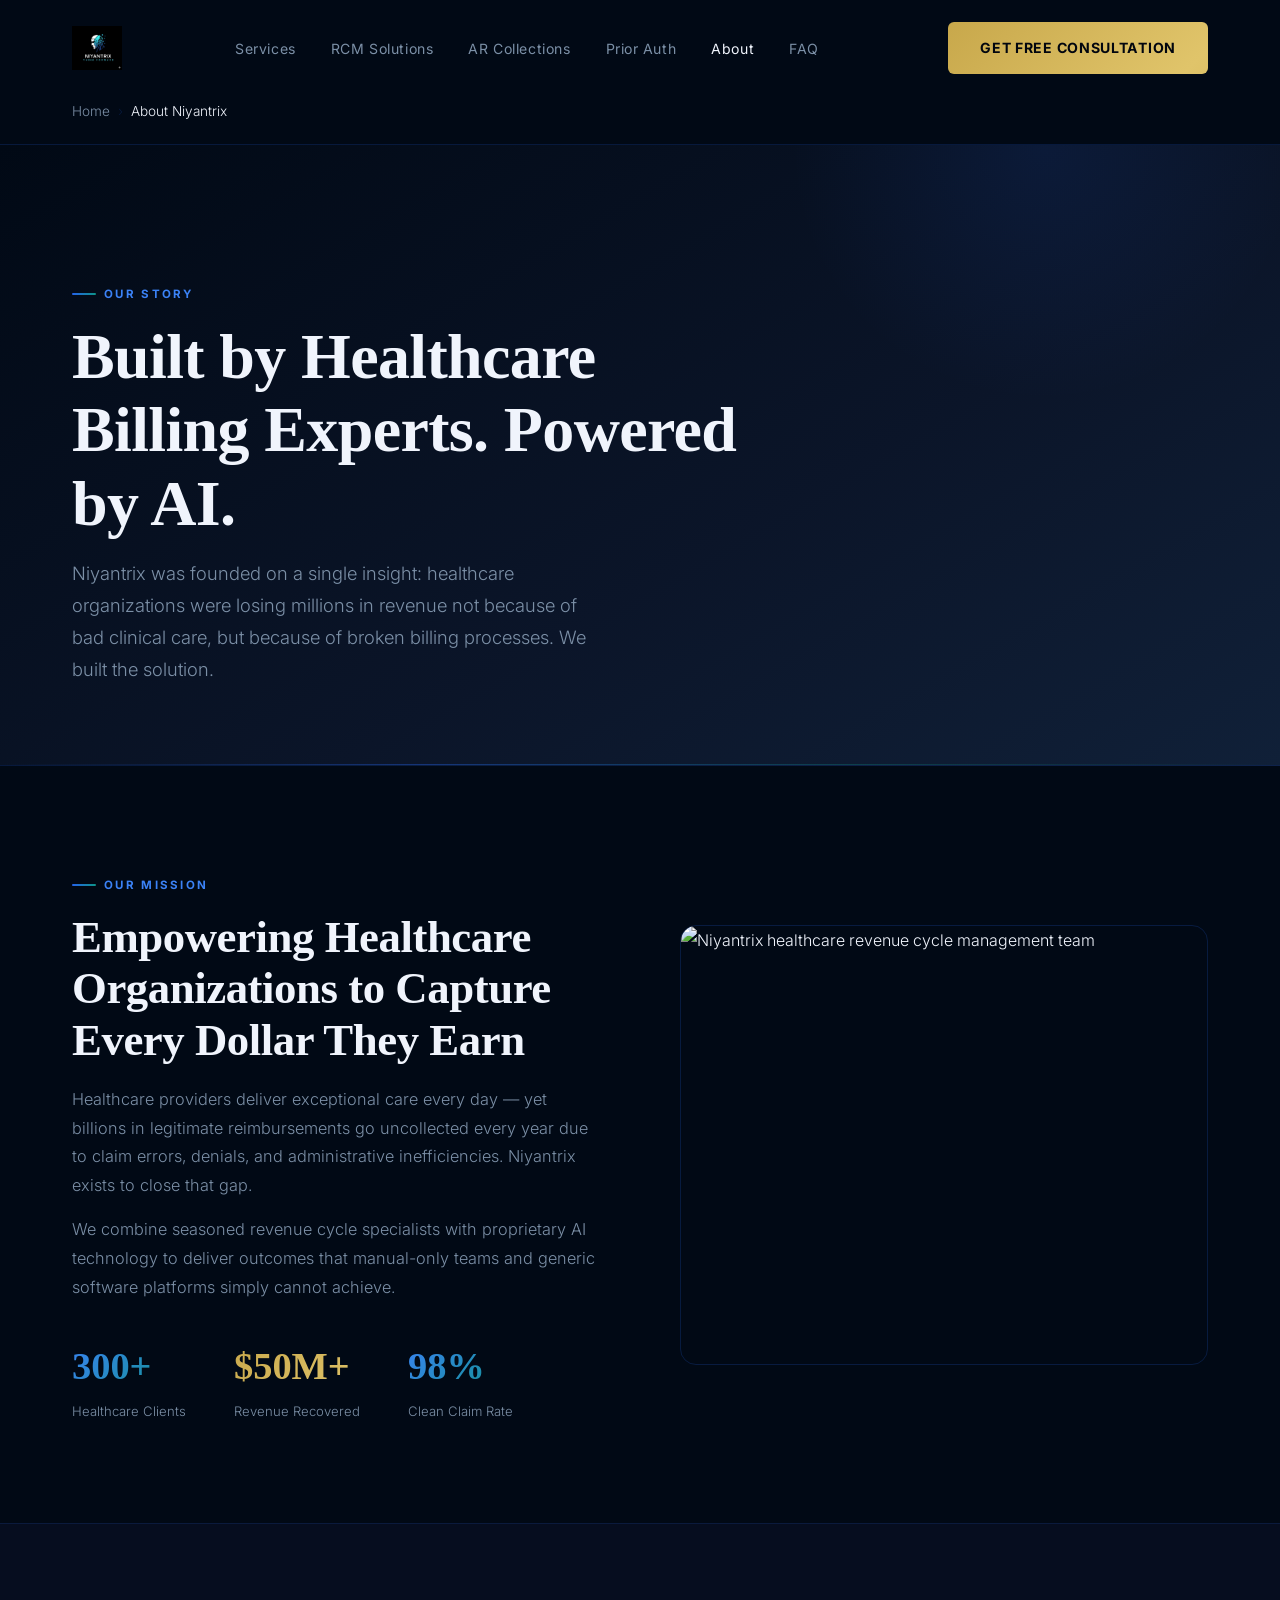
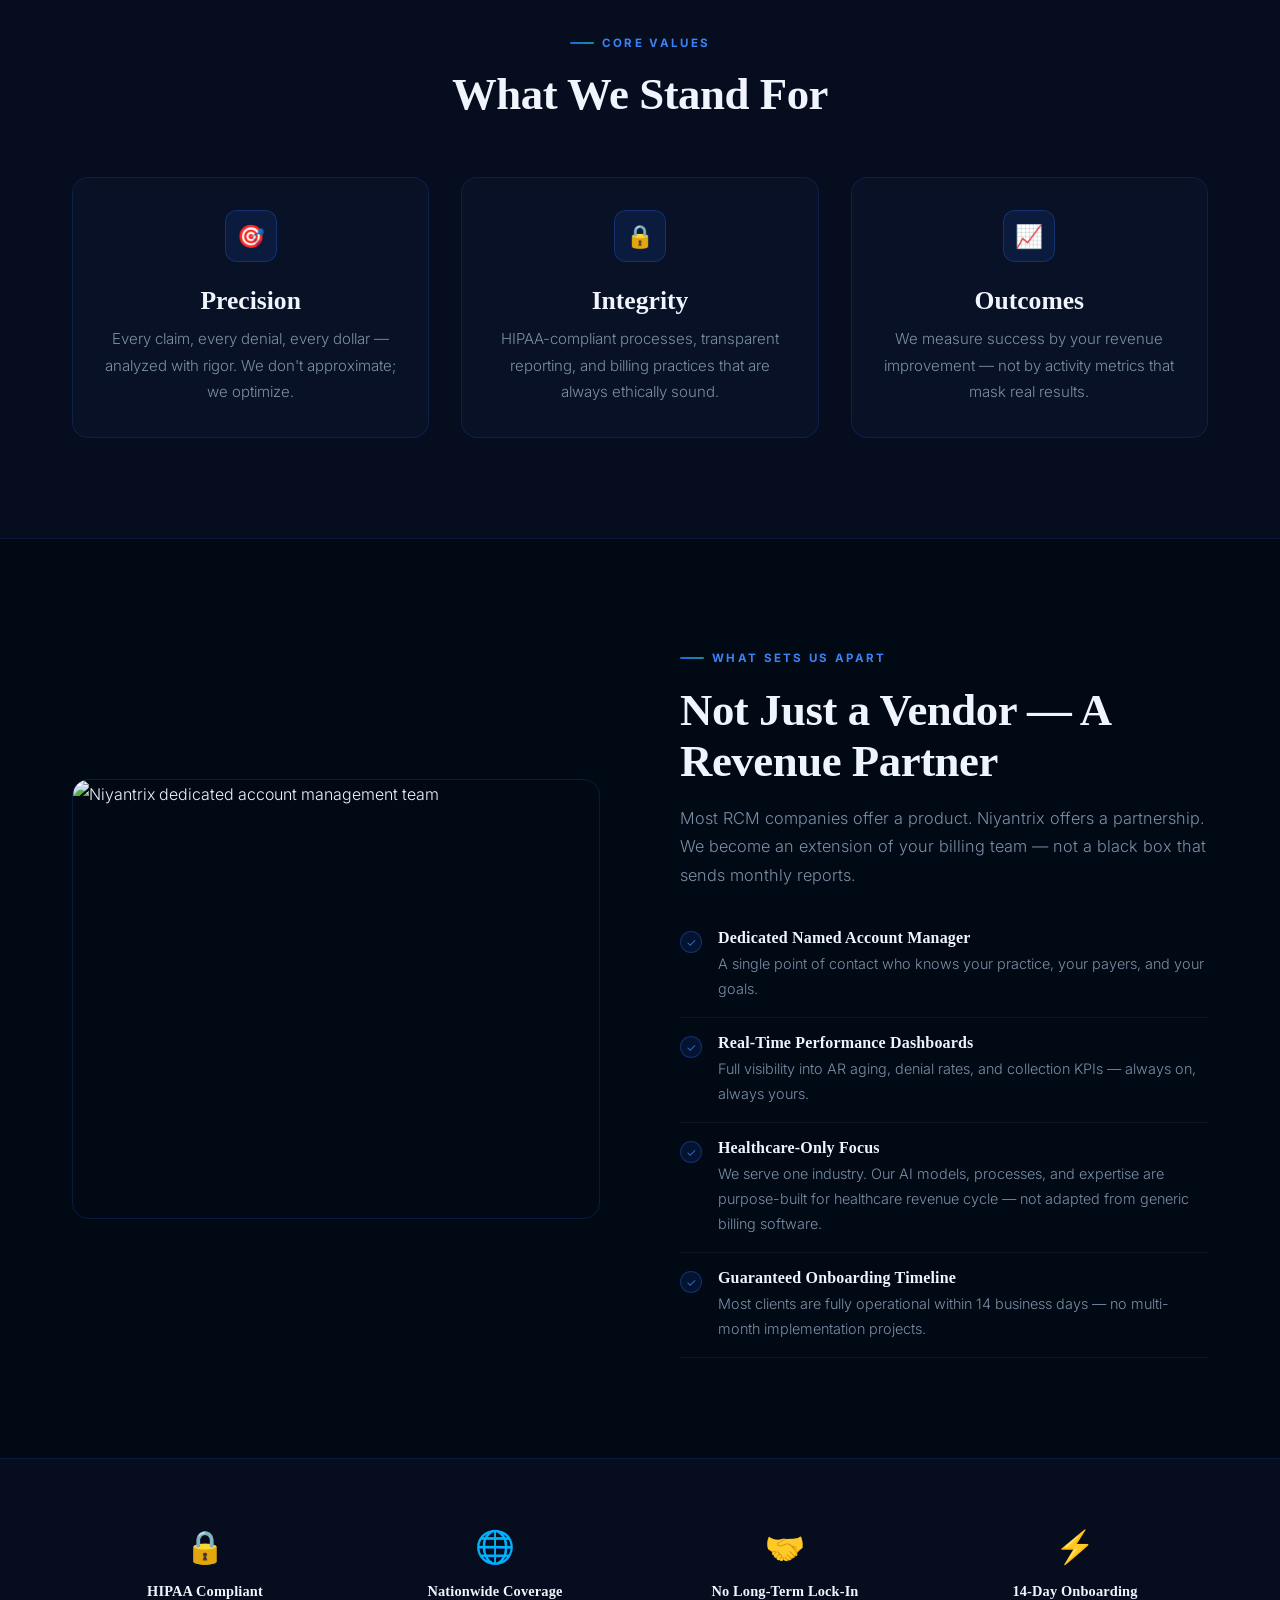
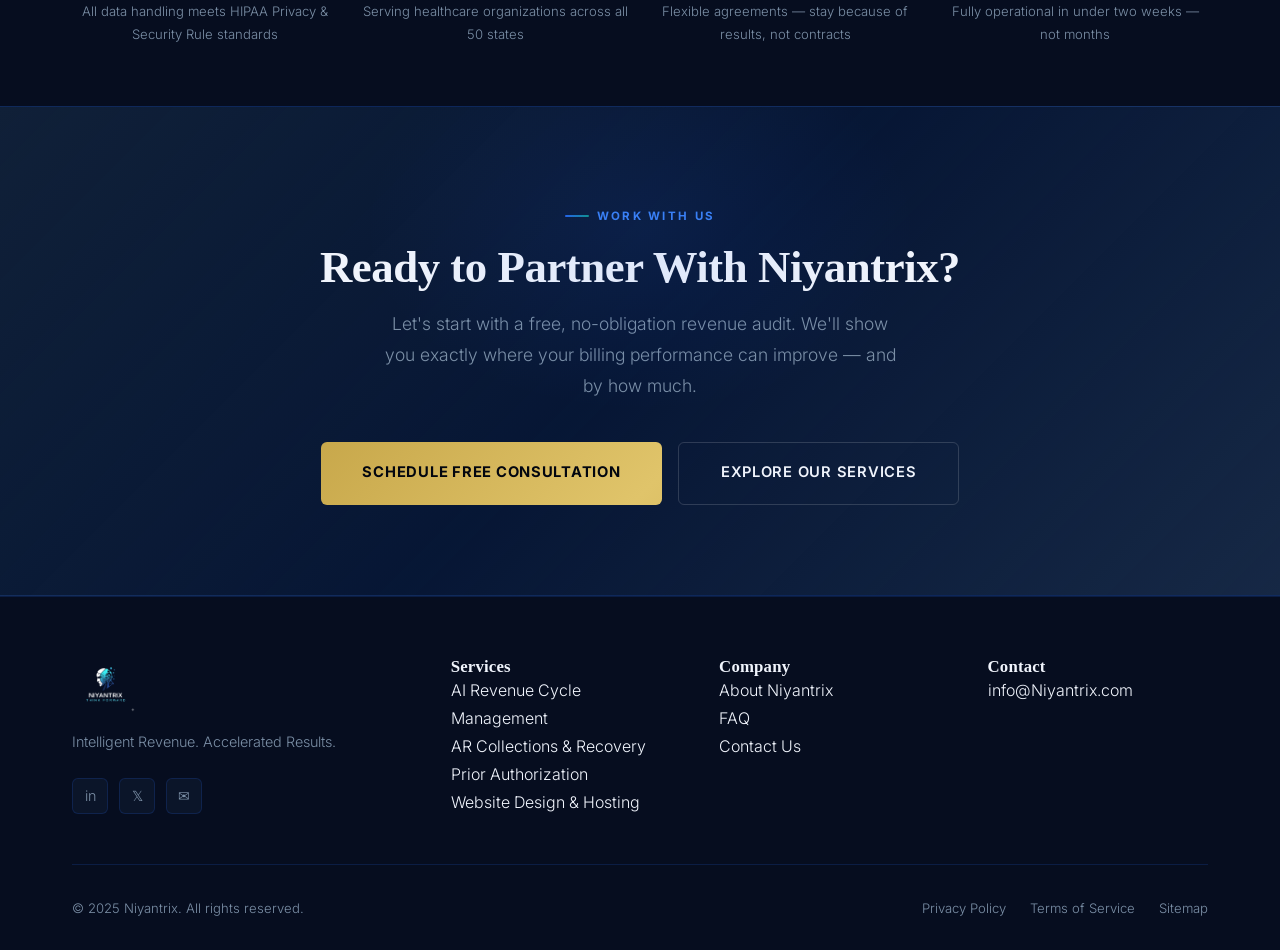
==== commit 232960ed: "Integrate Niyantrix logo image across all pages - Replace text nav logo with Logo.png on all 9 pages" ====
--- a/about.html
+++ b/about.html
@@ -29,7 +29,7 @@
 <nav class="nav" aria-label="Main navigation">
   <div class="container">
     <div class="nav-inner">
-      <a href="index.html" class="nav-logo" aria-label="Niyantrix Home">NIYAN<span>T</span>RIX</a>
+      <a href="index.html" class="nav-logo" aria-label="Niyantrix Home"><img src="Logo.png" alt="Niyantrix — Think Forward" class="nav-logo-img" /></a>
       <ul class="nav-links" role="list">
         <li><a href="services.html">Services</a></li>
         <li><a href="rcm-solutions.html">RCM Solutions</a></li>
@@ -194,7 +194,7 @@
   <div class="container">
     <div class="footer-grid">
       <div class="footer-brand">
-        <div class="footer-logo">NIYAN<span>T</span>RIX</div>
+        <div class="footer-logo"><img src="Logo.png" alt="Niyantrix" class="footer-logo-img" /></div>
         <p class="footer-tagline">Intelligent Revenue. Accelerated Results.</p>
         <div class="footer-social">
           <a href="https://www.linkedin.com/company/niyantrix" class="social-btn" target="_blank" rel="noopener noreferrer" aria-label="LinkedIn">in</a>
--- a/styles.css
+++ b/styles.css
@@ -166,13 +166,23 @@
   justify-content: space-between;
 }
 .nav-logo {
-  font-family: var(--font-head);
-  font-size: 1.6rem;
-  font-weight: 700;
-  letter-spacing: 0.08em;
-  color: var(--white);
-}
-.nav-logo span { color: var(--blue-light); }
+  display: flex;
+  align-items: center;
+  flex-shrink: 0;
+}
+.nav-logo-img {
+  height: 44px;
+  width: auto;
+  display: block;
+  mix-blend-mode: screen;
+}
+.footer-logo-img {
+  height: 56px;
+  width: auto;
+  display: block;
+  mix-blend-mode: screen;
+  margin-bottom: 0.5rem;
+}
 .nav-links {
   display: flex;
   align-items: center;
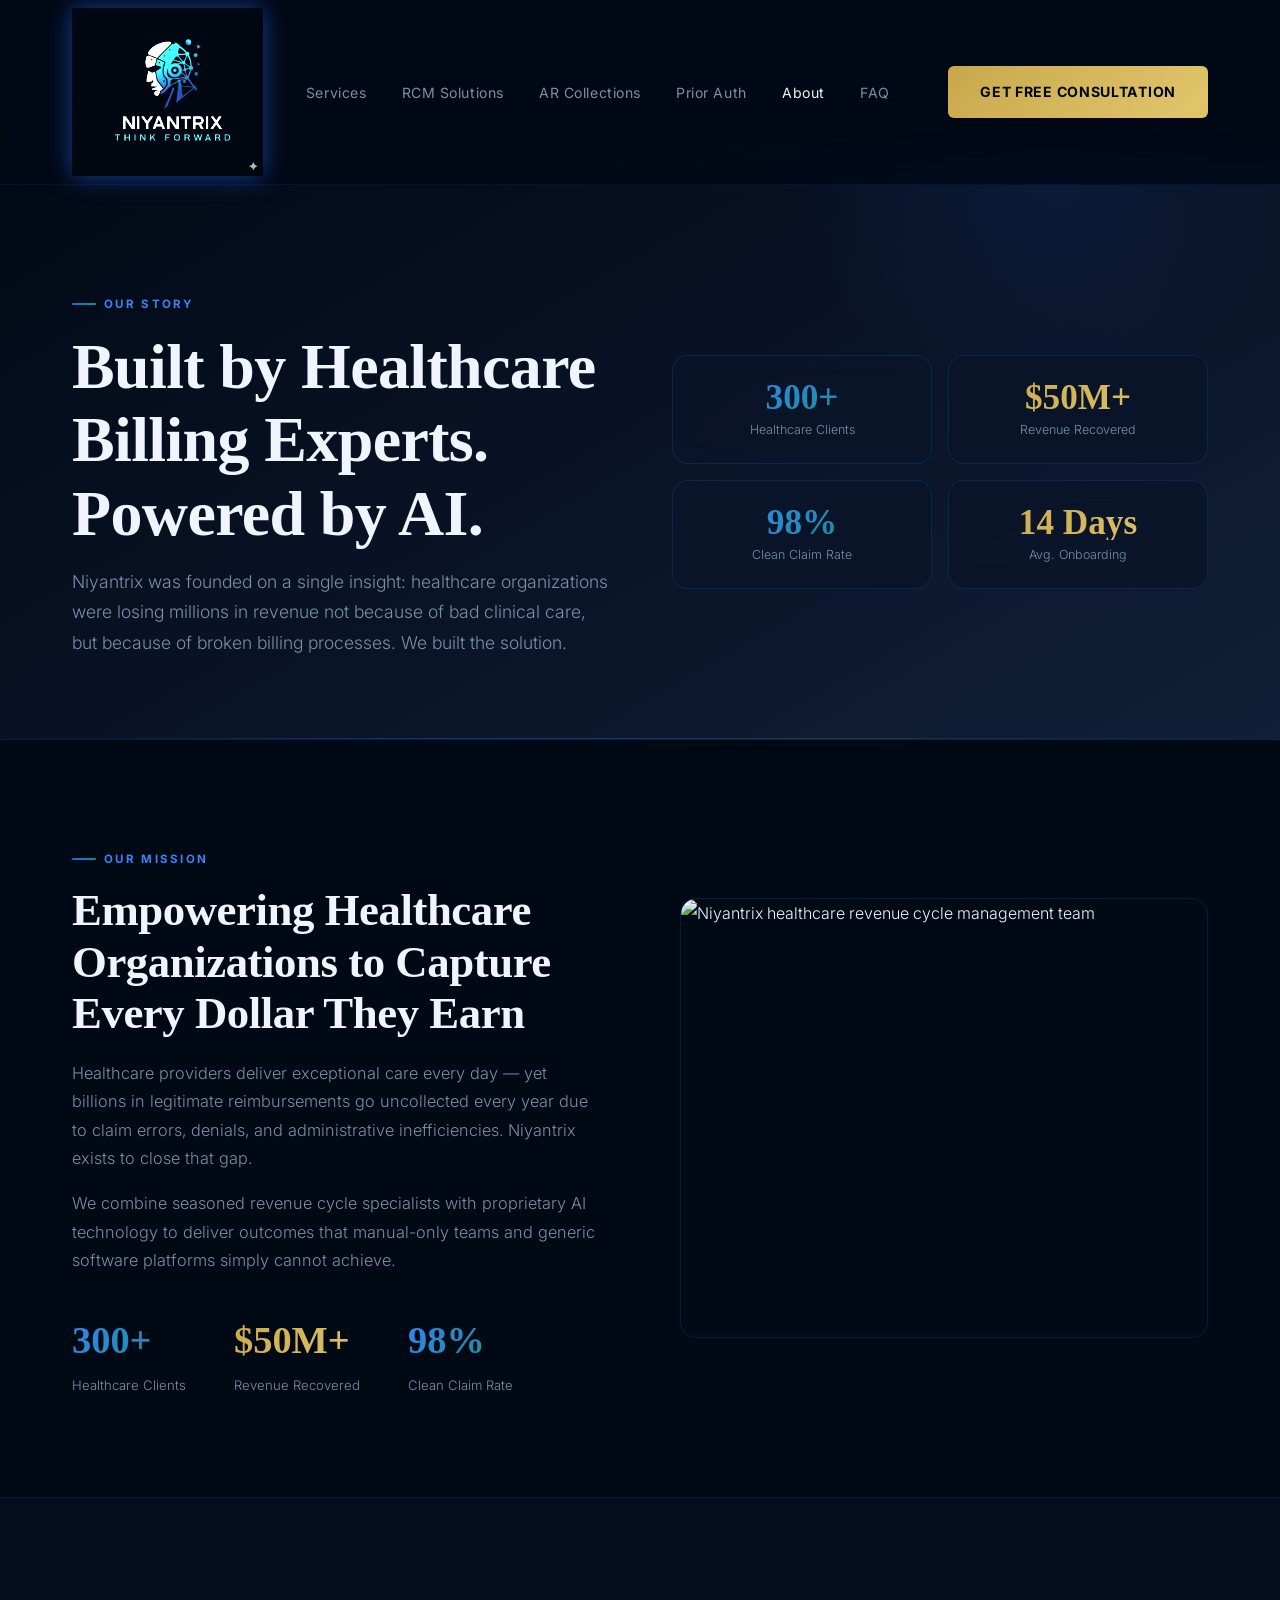
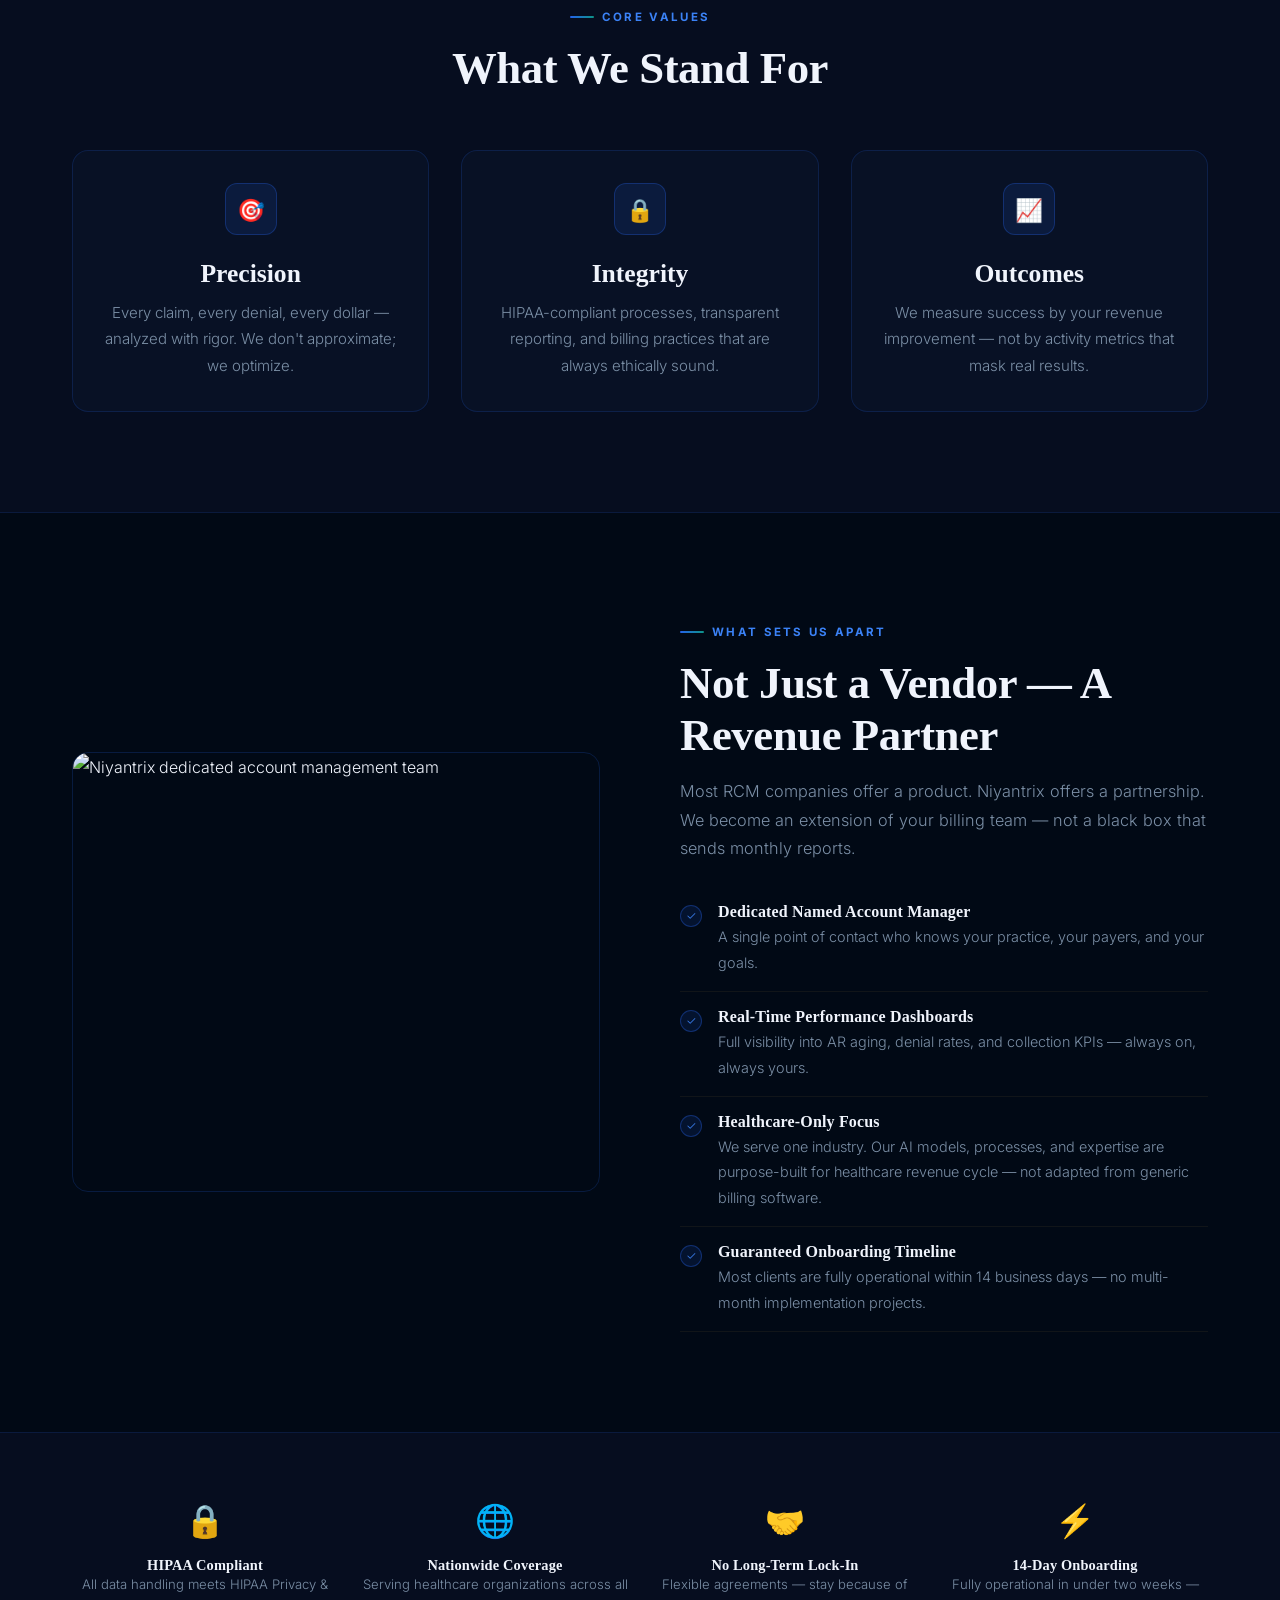
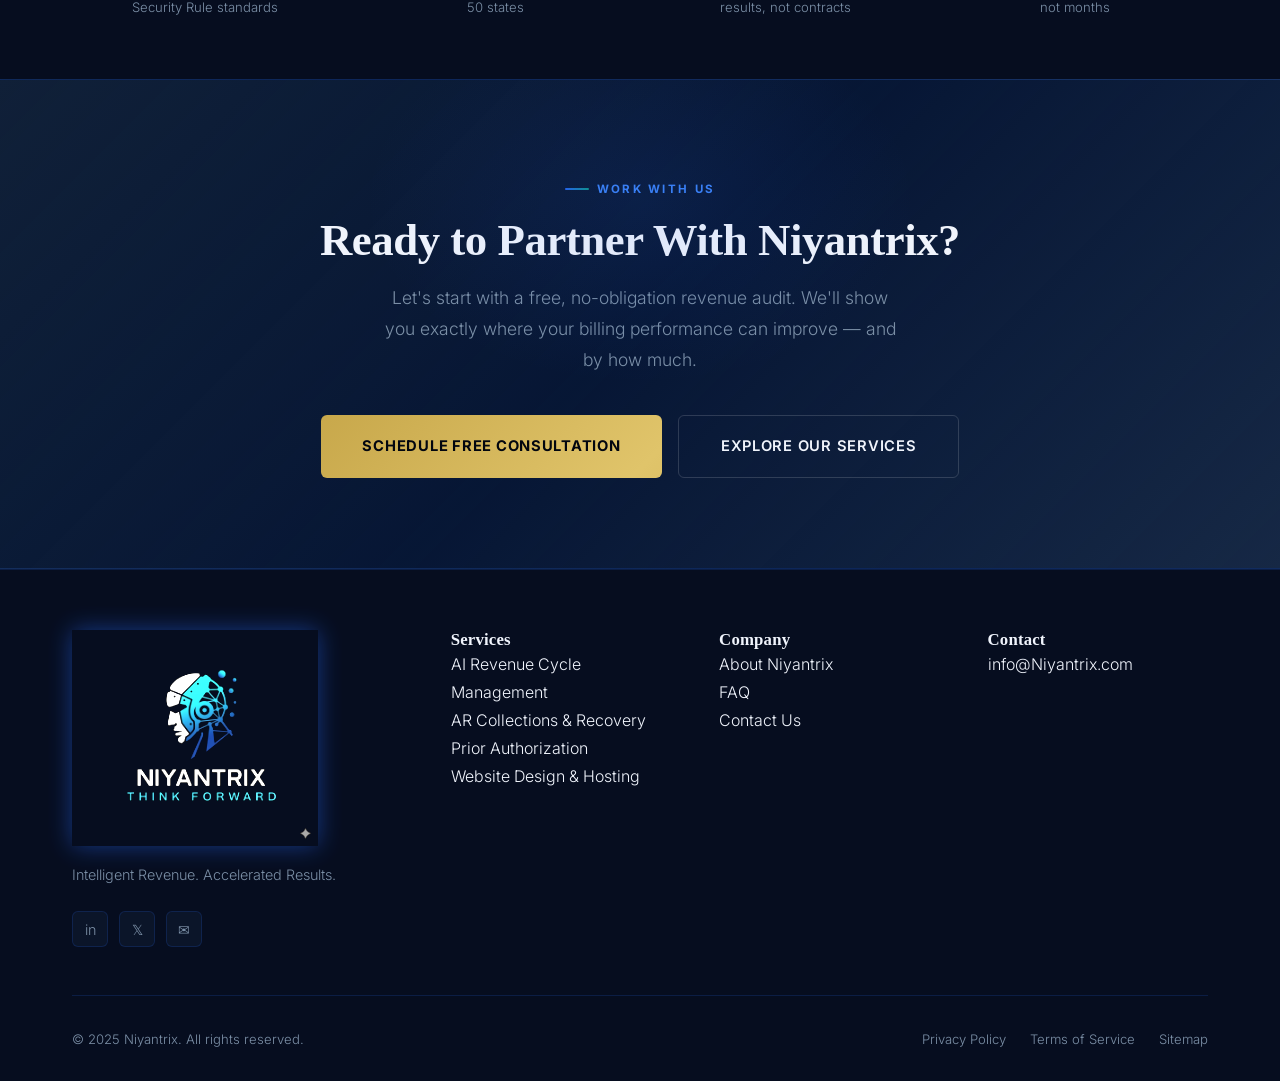
==== commit 57a9f8e6: "Fill page hero horizontal space with 2-col layout + stats cards on all inner pages Co-Authored-By: C" ====
--- a/about.html
+++ b/about.html
@@ -62,10 +62,30 @@
 
 <section class="page-hero" aria-labelledby="about-h1">
   <div class="container">
-    <div class="page-hero-content">
+    <div class="page-hero-grid">
+      <div class="page-hero-content">
       <div class="section-label">Our Story</div>
       <h1 id="about-h1">Built by Healthcare Billing Experts. Powered by AI.</h1>
       <p>Niyantrix was founded on a single insight: healthcare organizations were losing millions in revenue not because of bad clinical care, but because of broken billing processes. We built the solution.</p>
+      </div>
+      <div class="page-hero-aside">
+        <div class="hero-stat-card">
+          <div class="stat-val">300+</div>
+          <div class="stat-lbl">Healthcare Clients</div>
+        </div>
+        <div class="hero-stat-card">
+          <div class="stat-val gold">$50M+</div>
+          <div class="stat-lbl">Revenue Recovered</div>
+        </div>
+        <div class="hero-stat-card">
+          <div class="stat-val">98%</div>
+          <div class="stat-lbl">Clean Claim Rate</div>
+        </div>
+        <div class="hero-stat-card">
+          <div class="stat-val gold">14 Days</div>
+          <div class="stat-lbl">Avg. Onboarding</div>
+        </div>
+      </div>
     </div>
   </div>
 </section>
--- a/styles.css
+++ b/styles.css
@@ -149,16 +149,20 @@
   position: fixed;
   top: 0; left: 0; right: 0;
   z-index: 1000;
-  padding: 1.4rem 0;
+  padding: 0.5rem 0;
   transition: var(--transition);
+  background: rgba(1,9,21,0.85);
+  backdrop-filter: blur(20px) saturate(160%);
+  -webkit-backdrop-filter: blur(20px) saturate(160%);
+  border-bottom: 1px solid rgba(37,99,235,0.12);
 }
 .nav.scrolled {
-  background: rgba(1,9,21,0.88);
-  backdrop-filter: blur(24px) saturate(180%);
-  -webkit-backdrop-filter: blur(24px) saturate(180%);
-  border-bottom: 1px solid rgba(37,99,235,0.15);
-  padding: 0.9rem 0;
-  box-shadow: 0 4px 32px rgba(0,0,0,0.4);
+  background: rgba(1,9,21,0.96);
+  backdrop-filter: blur(28px) saturate(200%);
+  -webkit-backdrop-filter: blur(28px) saturate(200%);
+  border-bottom: 1px solid rgba(37,99,235,0.2);
+  padding: 0.3rem 0;
+  box-shadow: 0 4px 32px rgba(0,0,0,0.5);
 }
 .nav-inner {
   display: flex;
@@ -171,16 +175,22 @@
   flex-shrink: 0;
 }
 .nav-logo-img {
-  height: 44px;
+  height: 168px;
   width: auto;
   display: block;
-  mix-blend-mode: screen;
+  mix-blend-mode: lighten;
+  filter: brightness(1.4) contrast(1.1) drop-shadow(0 0 12px rgba(37,99,235,0.6));
+  transition: filter var(--transition);
+}
+.nav-logo:hover .nav-logo-img {
+  filter: brightness(1.6) contrast(1.1) drop-shadow(0 0 20px rgba(37,99,235,0.8));
 }
 .footer-logo-img {
-  height: 56px;
+  height: 216px;
   width: auto;
   display: block;
-  mix-blend-mode: screen;
+  mix-blend-mode: lighten;
+  filter: brightness(1.3) contrast(1.1) drop-shadow(0 0 12px rgba(37,99,235,0.5));
   margin-bottom: 0.5rem;
 }
 .nav-links {
@@ -721,7 +731,7 @@
 
 /* ── Page Hero (inner pages) ── */
 .page-hero {
-  padding: 130px 0 80px;
+  padding: 140px 0 80px;
   background: linear-gradient(150deg, var(--navy) 0%, var(--surface) 60%, var(--surface2) 100%);
   border-bottom: 1px solid rgba(37,99,235,0.18);
   position: relative;
@@ -730,8 +740,7 @@
 .page-hero::before {
   content: '';
   position: absolute;
-  top: -40%;
-  right: -5%;
+  top: -40%; right: -5%;
   width: 600px; height: 500px;
   border-radius: 50%;
   background: radial-gradient(circle, rgba(37,99,235,0.1) 0%, transparent 65%);
@@ -743,9 +752,62 @@
   height: 1px;
   background: linear-gradient(90deg, transparent, rgba(37,99,235,0.4), rgba(13,148,136,0.3), transparent);
 }
-.page-hero-content { max-width: 680px; position: relative; z-index: 1; }
+.page-hero-grid {
+  display: grid;
+  grid-template-columns: 1fr 1fr;
+  gap: 4rem;
+  align-items: center;
+  position: relative;
+  z-index: 1;
+}
+.page-hero-content { position: relative; z-index: 1; }
 .page-hero h1 { margin-bottom: 1rem; }
-.page-hero p { font-size: 1.15rem; max-width: 540px; }
+.page-hero p { font-size: 1.1rem; }
+.page-hero-aside {
+  display: grid;
+  grid-template-columns: 1fr 1fr;
+  gap: 1rem;
+}
+.hero-stat-card {
+  background: rgba(11,21,41,0.8);
+  backdrop-filter: blur(12px);
+  border: 1px solid rgba(37,99,235,0.2);
+  border-radius: var(--radius-lg);
+  padding: 1.5rem;
+  text-align: center;
+  transition: var(--transition);
+}
+.hero-stat-card:hover {
+  border-color: rgba(37,99,235,0.45);
+  transform: translateY(-4px);
+  box-shadow: 0 16px 40px rgba(0,0,0,0.3), var(--glow-blue);
+}
+.hero-stat-card .stat-val {
+  font-family: var(--font-head);
+  font-size: 2.2rem;
+  font-weight: 700;
+  line-height: 1;
+  background: linear-gradient(135deg, var(--blue-light), var(--teal));
+  -webkit-background-clip: text;
+  -webkit-text-fill-color: transparent;
+  background-clip: text;
+}
+.hero-stat-card .stat-val.gold {
+  background: linear-gradient(135deg, var(--gold), var(--gold-light));
+  -webkit-background-clip: text;
+  -webkit-text-fill-color: transparent;
+  background-clip: text;
+}
+.hero-stat-card .stat-lbl {
+  font-size: 0.78rem;
+  color: var(--muted);
+  margin-top: 0.4rem;
+  line-height: 1.4;
+}
+@media (max-width: 768px) {
+  .page-hero-grid { grid-template-columns: 1fr; }
+  .page-hero-aside { grid-template-columns: 1fr 1fr; }
+}
 
 /* ── FAQ ── */
 .faq-item {
